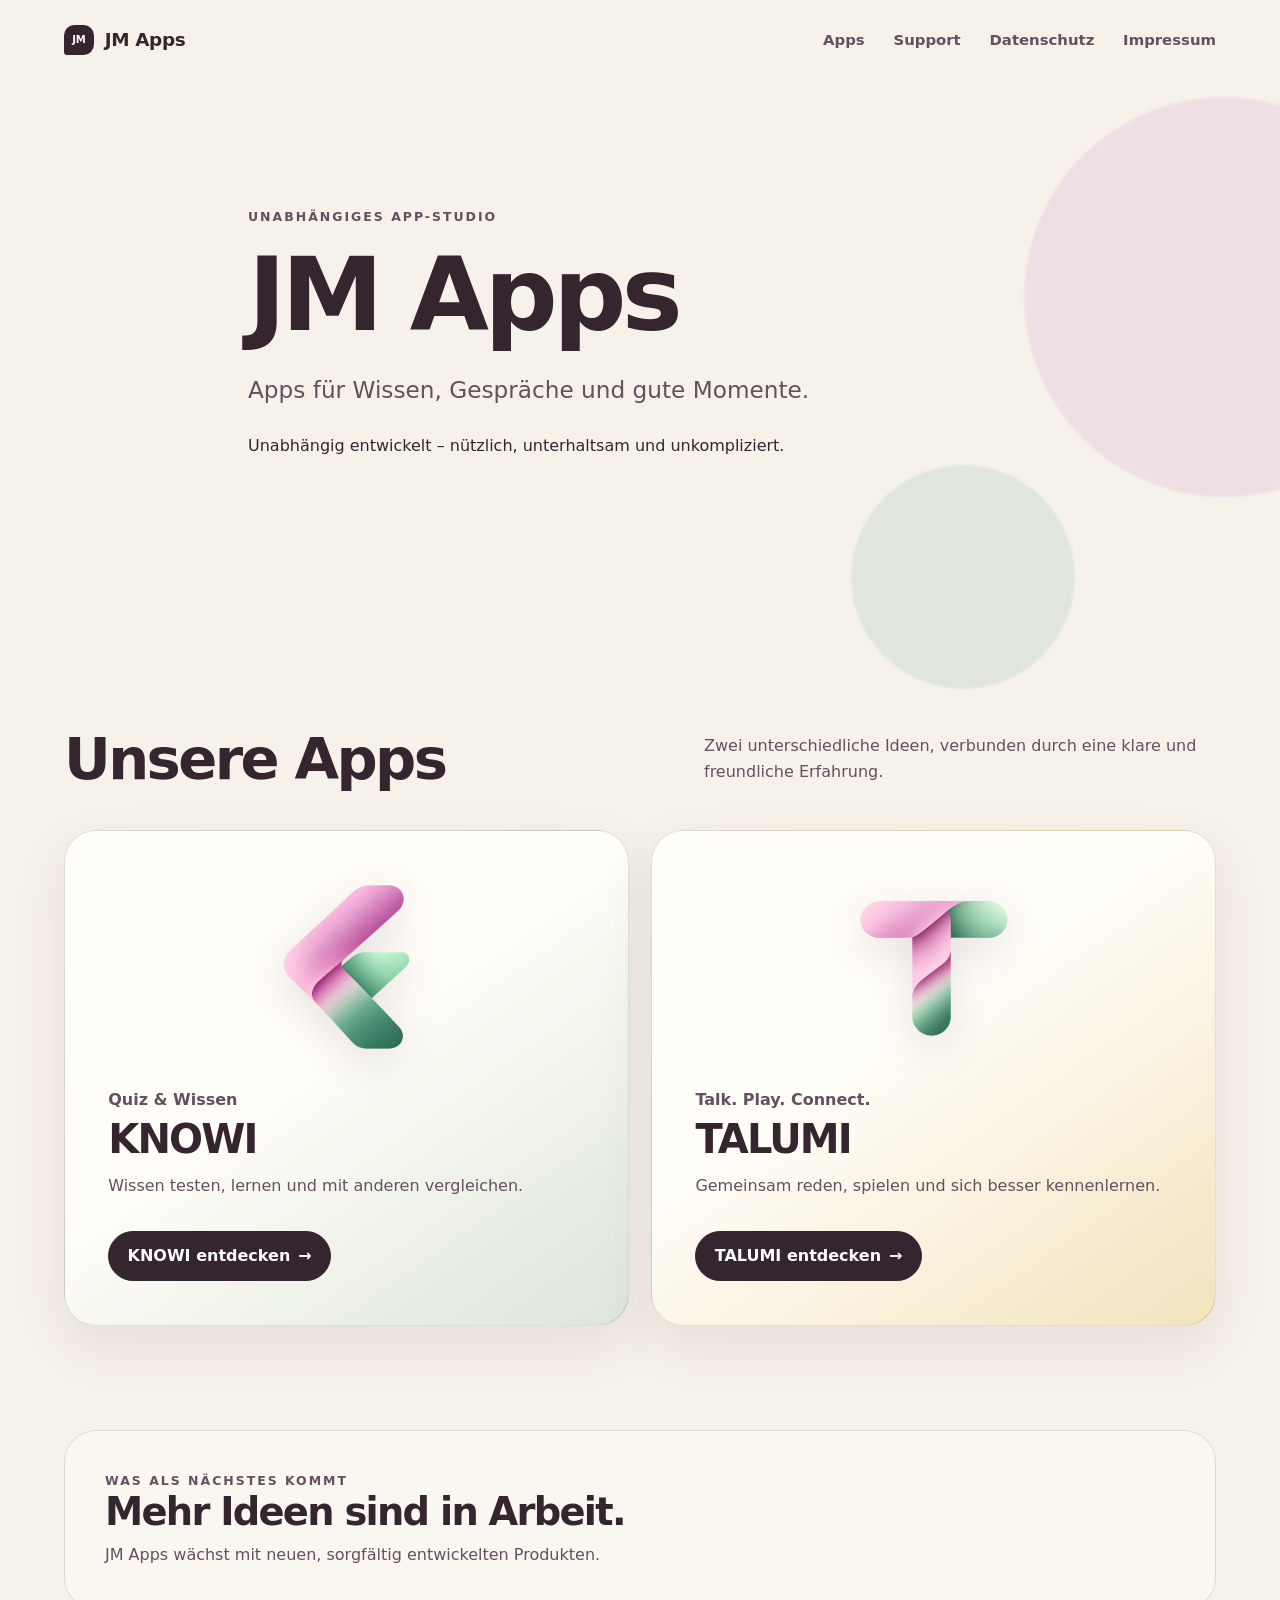
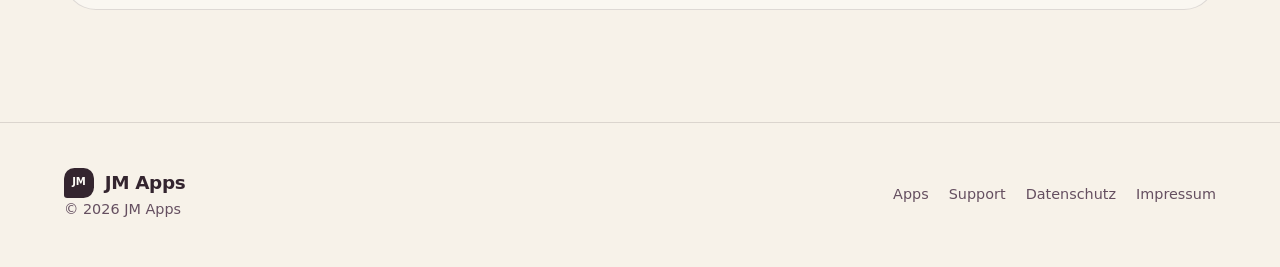
==== index.html @ 631345bf "Build initial JM Apps website" ====
<!doctype html>
<html lang="de">
<head>
  <meta charset="utf-8">
  <meta name="viewport" content="width=device-width, initial-scale=1">
  <title>JM Apps – Apps für Wissen und gemeinsame Momente</title>
  <meta name="description" content="JM Apps entwickelt unabhängige Apps für Wissen, Gespräche und gute Momente. Entdecke KNOWI und TALUMI.">
  <link rel="canonical" href="https://jm-apps.de/">
  <meta property="og:title" content="JM Apps – Apps für Wissen und gemeinsame Momente">
  <meta property="og:description" content="Unabhängige Apps, die nützlich, unterhaltsam und unkompliziert sind.">
  <meta property="og:type" content="website"><meta property="og:url" content="https://jm-apps.de/">
  <link rel="icon" href="assets/images/favicon.svg" type="image/svg+xml">
  <link rel="stylesheet" href="assets/css/styles.css">
  <script src="assets/js/main.js" defer></script>
</head>
<body>
  <a class="skip-link" href="#main">Zum Inhalt</a>
  <header class="site-header"><nav class="nav shell" aria-label="Hauptnavigation"><a class="brand" href="./"><span class="brand-mark" aria-hidden="true">JM</span>JM Apps</a><button class="menu-button" type="button" aria-expanded="false" aria-controls="nav-links">Menü</button><ul class="nav-links" id="nav-links"><li><a href="#apps">Apps</a></li><li><a href="support/">Support</a></li><li><a href="privacy/">Datenschutz</a></li><li><a href="imprint/">Impressum</a></li></ul></nav></header>
  <main id="main">
    <section class="hero"><div class="shell hero-copy"><p class="eyebrow">Unabhängiges App-Studio</p><h1>JM Apps</h1><p class="lead">Apps für Wissen, Gespräche und gute Momente.</p><p>Unabhängig entwickelt – nützlich, unterhaltsam und unkompliziert.</p></div></section>
    <section class="section" id="apps"><div class="shell"><div class="section-heading"><h2>Unsere Apps</h2><p>Zwei unterschiedliche Ideen, verbunden durch eine klare und freundliche Erfahrung.</p></div><div class="app-grid">
      <article class="app-card knowi"><div class="app-art"><img src="assets/images/knowi-mark.png" width="720" height="720" alt="KNOWI Bildmarke"></div><p class="kicker">Quiz &amp; Wissen</p><h3>KNOWI</h3><p>Wissen testen, lernen und mit anderen vergleichen.</p><a class="button" href="knowi/">KNOWI entdecken <span aria-hidden="true">→</span></a></article>
      <article class="app-card talumi"><div class="app-art"><img src="assets/images/talumi-mark.png" width="720" height="720" alt="TALUMI Bildmarke"></div><p class="kicker">Talk. Play. Connect.</p><h3>TALUMI</h3><p>Gemeinsam reden, spielen und sich besser kennenlernen.</p><a class="button" href="talumi/">TALUMI entdecken <span aria-hidden="true">→</span></a></article>
    </div></div></section>
    <section class="future"><div class="shell"><div class="future-card"><p class="eyebrow">Was als Nächstes kommt</p><h2>Mehr Ideen sind in Arbeit.</h2><p>JM Apps wächst mit neuen, sorgfältig entwickelten Produkten.</p></div></div></section>
  </main>
  <footer class="site-footer"><div class="footer-inner shell"><div><a class="brand" href="./"><span class="brand-mark" aria-hidden="true">JM</span>JM Apps</a><div class="footer-meta">© <span data-current-year>2026</span> JM Apps</div></div><ul class="footer-links"><li><a href="#apps">Apps</a></li><li><a href="support/">Support</a></li><li><a href="privacy/">Datenschutz</a></li><li><a href="imprint/">Impressum</a></li></ul></div></footer>
</body>
</html>
---- assets/css/styles.css ----
:root {
  --cream: #f7f2e9;
  --paper: #fffdf8;
  --plum: #34252f;
  --plum-soft: #654f60;
  --mauve: #b8879d;
  --mauve-light: #ead9e1;
  --sage: #8fa58d;
  --sage-light: #dce6d8;
  --yellow: #e2bd67;
  --line: rgba(52, 37, 47, 0.14);
  --shadow: 0 20px 55px rgba(52, 37, 47, 0.09);
  --radius: 2rem;
  --max: 72rem;
}

* { box-sizing: border-box; }
html { scroll-behavior: smooth; }
body {
  margin: 0;
  color: var(--plum);
  background: var(--cream);
  font-family: ui-rounded, "SF Pro Rounded", "Segoe UI", system-ui, sans-serif;
  font-size: 1rem;
  line-height: 1.65;
  -webkit-font-smoothing: antialiased;
}
img { display: block; max-width: 100%; }
a { color: inherit; }
a:focus-visible, button:focus-visible { outline: 3px solid var(--yellow); outline-offset: 4px; }
.skip-link { position: fixed; z-index: 20; top: .75rem; left: .75rem; padding: .6rem 1rem; border-radius: 999px; background: var(--plum); color: white; transform: translateY(-200%); }
.skip-link:focus { transform: none; }
.shell { width: min(calc(100% - 2.5rem), var(--max)); margin-inline: auto; }

.site-header { position: relative; z-index: 10; border-bottom: 1px solid transparent; }
.nav { min-height: 5rem; display: flex; align-items: center; justify-content: space-between; gap: 2rem; }
.brand { display: inline-flex; align-items: center; gap: .7rem; font-weight: 800; font-size: 1.15rem; text-decoration: none; letter-spacing: -.02em; }
.brand-mark { width: 1.85rem; aspect-ratio: 1; display: grid; place-items: center; border-radius: .65rem .65rem .65rem .2rem; color: var(--paper); background: var(--plum); font-size: .63rem; letter-spacing: -.04em; }
.nav-links { display: flex; align-items: center; gap: 1.8rem; list-style: none; margin: 0; padding: 0; }
.nav-links a { color: var(--plum-soft); font-size: .93rem; font-weight: 650; text-decoration: none; }
.nav-links a:hover, .nav-links a[aria-current="page"] { color: var(--plum); }
.menu-button { display: none; padding: .5rem; border: 0; background: transparent; color: var(--plum); font: inherit; font-weight: 700; cursor: pointer; }

main { overflow: hidden; }
.hero { position: relative; min-height: 34rem; display: grid; align-items: center; padding: 5.5rem 0 7rem; }
.hero::before, .hero::after { content: ""; position: absolute; border-radius: 999px; filter: blur(1px); pointer-events: none; }
.hero::before { width: 25rem; height: 25rem; right: -9rem; top: 1rem; background: var(--mauve-light); opacity: .72; }
.hero::after { width: 14rem; height: 14rem; right: 16%; bottom: -4rem; background: var(--sage-light); opacity: .85; }
.eyebrow { margin: 0 0 .8rem; color: var(--plum-soft); font-size: .78rem; font-weight: 800; letter-spacing: .16em; text-transform: uppercase; }
h1, h2, h3 { margin-top: 0; line-height: 1.08; letter-spacing: -.045em; }
h1 { max-width: 13ch; margin-bottom: 1.25rem; font-size: clamp(3.1rem, 8vw, 6.7rem); }
h2 { font-size: clamp(2rem, 4.5vw, 3.6rem); }
h3 { font-size: 1.45rem; }
p { margin-top: 0; }
.hero-copy { position: relative; z-index: 1; max-width: 49rem; }
.hero .lead { max-width: 39rem; color: var(--plum-soft); font-size: clamp(1.15rem, 2.4vw, 1.45rem); }
.section { padding: 6.5rem 0; }
.section-heading { display: flex; justify-content: space-between; align-items: end; gap: 2rem; margin-bottom: 2.4rem; }
.section-heading h2 { margin-bottom: 0; }
.section-heading p { max-width: 32rem; margin-bottom: .35rem; color: var(--plum-soft); }

.app-grid { display: grid; grid-template-columns: repeat(2, minmax(0, 1fr)); gap: 1.4rem; }
.app-card { position: relative; min-height: 31rem; display: flex; flex-direction: column; padding: clamp(1.6rem, 4vw, 2.7rem); overflow: hidden; border: 1px solid var(--line); border-radius: var(--radius); background: var(--paper); box-shadow: var(--shadow); }
.app-card.knowi { background: linear-gradient(145deg, var(--paper) 46%, var(--sage-light)); }
.app-card.talumi { background: linear-gradient(145deg, var(--paper) 42%, #f3e4bd); }
.app-art { height: 13rem; display: grid; place-items: center; margin: -.7rem 0 1rem; }
.app-art img { width: 12.5rem; height: 12.5rem; object-fit: contain; filter: drop-shadow(0 12px 20px rgba(52,37,47,.12)); }
.app-card .kicker { margin-bottom: .3rem; color: var(--plum-soft); font-weight: 750; }
.app-card h3 { margin-bottom: .75rem; font-size: 2.5rem; }
.app-card p { max-width: 30rem; color: var(--plum-soft); }
.app-card .button { margin-top: auto; align-self: flex-start; }
.button { display: inline-flex; align-items: center; justify-content: center; gap: .5rem; min-height: 3rem; padding: .7rem 1.15rem; border: 1px solid var(--plum); border-radius: 999px; background: var(--plum); color: white; font-weight: 750; text-decoration: none; transition: transform .18s ease, box-shadow .18s ease; }
.button:hover { transform: translateY(-2px); box-shadow: 0 8px 20px rgba(52,37,47,.18); }
.button.secondary { background: transparent; color: var(--plum); }
.button.disabled { border-color: var(--line); background: rgba(255,255,255,.55); color: var(--plum-soft); cursor: default; }

.future { padding: 0 0 7rem; }
.future-card { padding: 2.5rem; border: 1px solid var(--line); border-radius: var(--radius); background: rgba(255,255,255,.38); }
.future-card h2 { margin-bottom: .6rem; font-size: clamp(1.7rem, 3vw, 2.4rem); }
.future-card p { margin: 0; color: var(--plum-soft); }

.product-hero { padding: 4.5rem 0 5.5rem; }
.product-layout { display: grid; grid-template-columns: 1.2fr .8fr; gap: 4rem; align-items: center; }
.product-hero h1 { font-size: clamp(3.6rem, 8vw, 6.8rem); }
.product-hero .tagline { font-size: 1.2rem; font-weight: 750; }
.product-hero .lead { max-width: 43rem; color: var(--plum-soft); font-size: 1.2rem; }
.product-mark { width: min(100%, 25rem); justify-self: center; filter: drop-shadow(0 24px 35px rgba(52,37,47,.14)); }
.store-row { display: flex; flex-wrap: wrap; gap: .7rem; margin-top: 1.7rem; }
.feature-section { background: rgba(255,255,255,.38); }
.feature-grid { display: grid; grid-template-columns: repeat(3, 1fr); gap: 1rem; }
.feature-card { min-height: 11rem; padding: 1.5rem; border: 1px solid var(--line); border-radius: 1.35rem; background: var(--paper); }
.feature-card::before { content: ""; display: block; width: 2rem; height: .35rem; margin-bottom: 1.3rem; border-radius: 1rem; background: var(--sage); }
.feature-card:nth-child(2n)::before { background: var(--mauve); }
.feature-card:nth-child(3n)::before { background: var(--yellow); }
.feature-card h3 { margin-bottom: .6rem; }
.feature-card p { margin-bottom: 0; color: var(--plum-soft); font-size: .96rem; }

.page-hero { padding: 4.5rem 0 3.5rem; }
.page-hero h1 { font-size: clamp(2.8rem, 7vw, 5.2rem); }
.page-hero .lead { max-width: 46rem; color: var(--plum-soft); font-size: 1.2rem; }
.content-grid { display: grid; grid-template-columns: repeat(2, 1fr); gap: 1rem; padding-bottom: 6rem; }
.info-card { padding: 1.7rem; border: 1px solid var(--line); border-radius: 1.4rem; background: var(--paper); }
.info-card h2 { margin-bottom: .7rem; font-size: 1.6rem; }
.info-card p:last-child { margin-bottom: 0; }
.notice { padding: 1.4rem 1.6rem; border: 1px solid rgba(180,132,80,.32); border-radius: 1rem; background: #f8eccc; }
.legal-content { max-width: 52rem; padding-bottom: 6rem; }
.legal-content section { padding: 2rem 0; border-top: 1px solid var(--line); }
.legal-content h2 { font-size: 1.7rem; }
.legal-content h3 { margin-top: 1.6rem; margin-bottom: .45rem; font-size: 1.08rem; letter-spacing: -.02em; }
.legal-content p, .legal-content li { color: var(--plum-soft); }
.placeholder-list { padding: 0; list-style: none; }
.placeholder-list li { margin: .65rem 0; padding: .85rem 1rem; border: 1px dashed var(--mauve); border-radius: .8rem; background: var(--paper); }

.site-footer { border-top: 1px solid var(--line); }
.footer-inner { min-height: 9rem; display: flex; align-items: center; justify-content: space-between; gap: 2rem; }
.footer-meta { color: var(--plum-soft); font-size: .9rem; }
.footer-links { display: flex; flex-wrap: wrap; gap: 1.25rem; list-style: none; margin: 0; padding: 0; }
.footer-links a { color: var(--plum-soft); font-size: .9rem; text-decoration: none; }
.footer-links a:hover { color: var(--plum); }

@media (max-width: 760px) {
  .shell { width: min(calc(100% - 1.5rem), var(--max)); }
  .nav { min-height: 4.5rem; }
  .menu-button { display: block; }
  .nav-links { position: absolute; top: 4rem; left: .75rem; right: .75rem; display: none; flex-direction: column; align-items: stretch; gap: 0; padding: .6rem; border: 1px solid var(--line); border-radius: 1rem; background: var(--paper); box-shadow: var(--shadow); }
  .nav-links.open { display: flex; }
  .nav-links a { display: block; padding: .75rem; }
  .hero { min-height: 31rem; padding: 3.5rem 0 5rem; }
  .hero::before { width: 18rem; height: 18rem; right: -9rem; }
  .hero::after { width: 10rem; height: 10rem; right: 5%; }
  .section { padding: 4.5rem 0; }
  .section-heading { display: block; }
  .section-heading h2 { margin-bottom: .8rem; }
  .app-grid, .product-layout, .content-grid { grid-template-columns: 1fr; }
  .app-card { min-height: 28rem; }
  .product-layout { gap: 1.5rem; }
  .product-mark { width: 15rem; grid-row: 1; }
  .feature-grid { grid-template-columns: 1fr 1fr; }
  .footer-inner { padding: 2rem 0; flex-direction: column; align-items: flex-start; }
}

@media (max-width: 480px) {
  .feature-grid { grid-template-columns: 1fr; }
  .app-art { height: 11rem; }
  .app-art img { width: 10.5rem; height: 10.5rem; }
}

@media (prefers-reduced-motion: reduce) {
  html { scroll-behavior: auto; }
  *, *::before, *::after { transition-duration: .01ms !important; animation-duration: .01ms !important; }
}
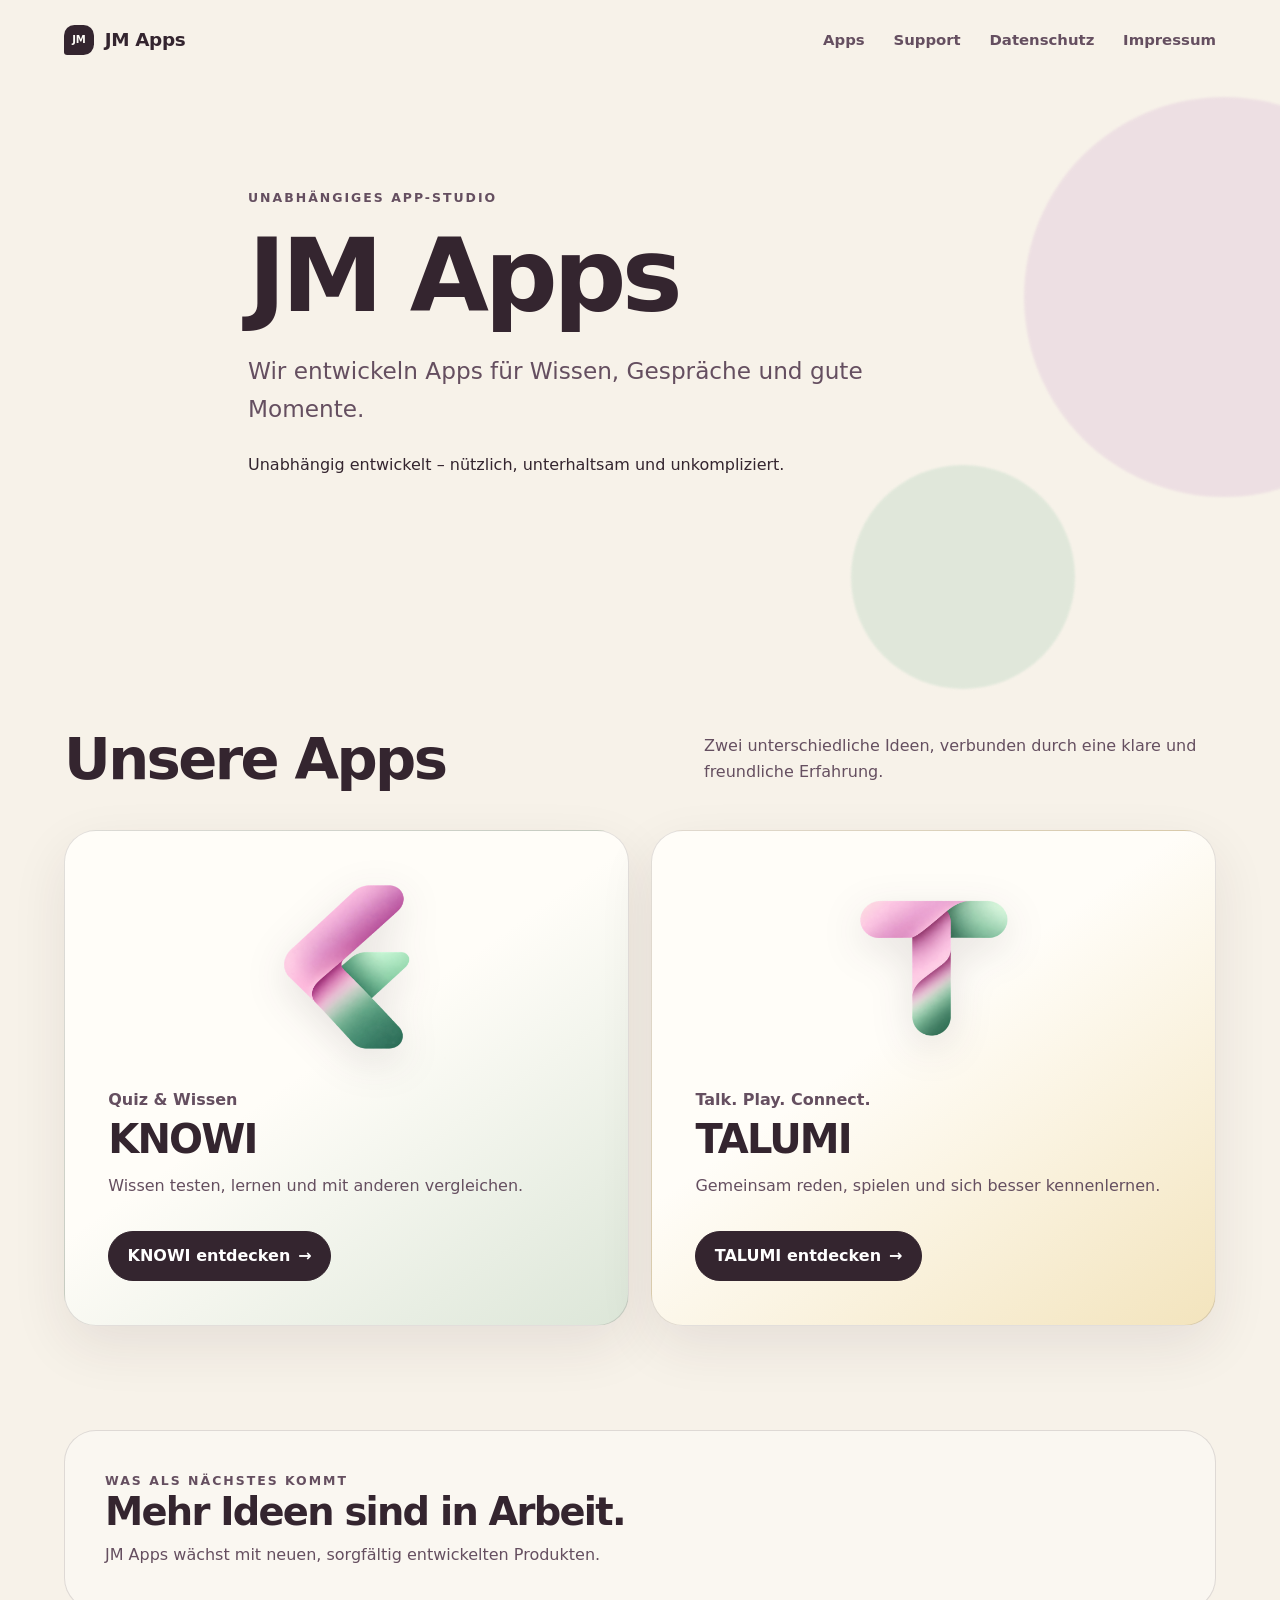
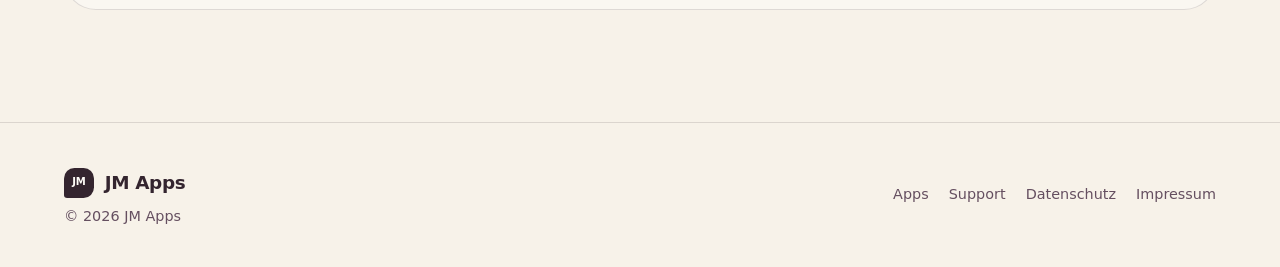
==== commit 5d72fcfc: "Harden JM Apps website for launch" ====
--- a/index.html
+++ b/index.html
@@ -17,10 +17,10 @@
   <a class="skip-link" href="#main">Zum Inhalt</a>
   <header class="site-header"><nav class="nav shell" aria-label="Hauptnavigation"><a class="brand" href="./"><span class="brand-mark" aria-hidden="true">JM</span>JM Apps</a><button class="menu-button" type="button" aria-expanded="false" aria-controls="nav-links">Menü</button><ul class="nav-links" id="nav-links"><li><a href="#apps">Apps</a></li><li><a href="support/">Support</a></li><li><a href="privacy/">Datenschutz</a></li><li><a href="imprint/">Impressum</a></li></ul></nav></header>
   <main id="main">
-    <section class="hero"><div class="shell hero-copy"><p class="eyebrow">Unabhängiges App-Studio</p><h1>JM Apps</h1><p class="lead">Apps für Wissen, Gespräche und gute Momente.</p><p>Unabhängig entwickelt – nützlich, unterhaltsam und unkompliziert.</p></div></section>
+    <section class="hero"><div class="shell hero-copy"><p class="eyebrow">Unabhängiges App-Studio</p><h1>JM Apps</h1><p class="lead">Wir entwickeln Apps für Wissen, Gespräche und gute Momente.</p><p>Unabhängig entwickelt – nützlich, unterhaltsam und unkompliziert.</p></div></section>
     <section class="section" id="apps"><div class="shell"><div class="section-heading"><h2>Unsere Apps</h2><p>Zwei unterschiedliche Ideen, verbunden durch eine klare und freundliche Erfahrung.</p></div><div class="app-grid">
-      <article class="app-card knowi"><div class="app-art"><img src="assets/images/knowi-mark.png" width="720" height="720" alt="KNOWI Bildmarke"></div><p class="kicker">Quiz &amp; Wissen</p><h3>KNOWI</h3><p>Wissen testen, lernen und mit anderen vergleichen.</p><a class="button" href="knowi/">KNOWI entdecken <span aria-hidden="true">→</span></a></article>
-      <article class="app-card talumi"><div class="app-art"><img src="assets/images/talumi-mark.png" width="720" height="720" alt="TALUMI Bildmarke"></div><p class="kicker">Talk. Play. Connect.</p><h3>TALUMI</h3><p>Gemeinsam reden, spielen und sich besser kennenlernen.</p><a class="button" href="talumi/">TALUMI entdecken <span aria-hidden="true">→</span></a></article>
+      <article class="app-card app-card--knowi"><div class="app-art"><img src="assets/images/knowi-mark.png" width="720" height="720" loading="lazy" decoding="async" alt="KNOWI Bildmarke"></div><p class="kicker">Quiz &amp; Wissen</p><h3>KNOWI</h3><p>Wissen testen, lernen und mit anderen vergleichen.</p><a class="button" href="knowi/">KNOWI entdecken <span aria-hidden="true">→</span></a></article>
+      <article class="app-card app-card--talumi"><div class="app-art"><img src="assets/images/talumi-mark.png" width="720" height="720" loading="lazy" decoding="async" alt="TALUMI Bildmarke"></div><p class="kicker">Talk. Play. Connect.</p><h3>TALUMI</h3><p>Gemeinsam reden, spielen und sich besser kennenlernen.</p><a class="button" href="talumi/">TALUMI entdecken <span aria-hidden="true">→</span></a></article>
     </div></div></section>
     <section class="future"><div class="shell"><div class="future-card"><p class="eyebrow">Was als Nächstes kommt</p><h2>Mehr Ideen sind in Arbeit.</h2><p>JM Apps wächst mit neuen, sorgfältig entwickelten Produkten.</p></div></div></section>
   </main>
--- a/assets/css/styles.css
+++ b/assets/css/styles.css
@@ -26,6 +26,8 @@
   -webkit-font-smoothing: antialiased;
 }
 img { display: block; max-width: 100%; }
+a, button { touch-action: manipulation; }
+h1, h2, h3, p, li { overflow-wrap: break-word; }
 a { color: inherit; }
 a:focus-visible, button:focus-visible { outline: 3px solid var(--yellow); outline-offset: 4px; }
 .skip-link { position: fixed; z-index: 20; top: .75rem; left: .75rem; padding: .6rem 1rem; border-radius: 999px; background: var(--plum); color: white; transform: translateY(-200%); }
@@ -34,12 +36,12 @@
 
 .site-header { position: relative; z-index: 10; border-bottom: 1px solid transparent; }
 .nav { min-height: 5rem; display: flex; align-items: center; justify-content: space-between; gap: 2rem; }
-.brand { display: inline-flex; align-items: center; gap: .7rem; font-weight: 800; font-size: 1.15rem; text-decoration: none; letter-spacing: -.02em; }
+.brand { min-height: 2.75rem; display: inline-flex; align-items: center; gap: .7rem; font-weight: 800; font-size: 1.15rem; text-decoration: none; letter-spacing: -.02em; }
 .brand-mark { width: 1.85rem; aspect-ratio: 1; display: grid; place-items: center; border-radius: .65rem .65rem .65rem .2rem; color: var(--paper); background: var(--plum); font-size: .63rem; letter-spacing: -.04em; }
 .nav-links { display: flex; align-items: center; gap: 1.8rem; list-style: none; margin: 0; padding: 0; }
-.nav-links a { color: var(--plum-soft); font-size: .93rem; font-weight: 650; text-decoration: none; }
+.nav-links a { min-height: 2.75rem; display: inline-flex; align-items: center; color: var(--plum-soft); font-size: .93rem; font-weight: 650; text-decoration: none; }
 .nav-links a:hover, .nav-links a[aria-current="page"] { color: var(--plum); }
-.menu-button { display: none; padding: .5rem; border: 0; background: transparent; color: var(--plum); font: inherit; font-weight: 700; cursor: pointer; }
+.menu-button { min-width: 2.75rem; min-height: 2.75rem; display: none; padding: .5rem; border: 0; background: transparent; color: var(--plum); font: inherit; font-weight: 700; cursor: pointer; }
 
 main { overflow: hidden; }
 .hero { position: relative; min-height: 34rem; display: grid; align-items: center; padding: 5.5rem 0 7rem; }
@@ -59,10 +61,10 @@
 .section-heading h2 { margin-bottom: 0; }
 .section-heading p { max-width: 32rem; margin-bottom: .35rem; color: var(--plum-soft); }
 
-.app-grid { display: grid; grid-template-columns: repeat(2, minmax(0, 1fr)); gap: 1.4rem; }
+.app-grid { display: grid; grid-template-columns: repeat(auto-fit, minmax(min(100%, 28rem), 1fr)); gap: 1.4rem; }
 .app-card { position: relative; min-height: 31rem; display: flex; flex-direction: column; padding: clamp(1.6rem, 4vw, 2.7rem); overflow: hidden; border: 1px solid var(--line); border-radius: var(--radius); background: var(--paper); box-shadow: var(--shadow); }
-.app-card.knowi { background: linear-gradient(145deg, var(--paper) 46%, var(--sage-light)); }
-.app-card.talumi { background: linear-gradient(145deg, var(--paper) 42%, #f3e4bd); }
+.app-card--knowi { background: linear-gradient(145deg, var(--paper) 46%, var(--sage-light)); }
+.app-card--talumi { background: linear-gradient(145deg, var(--paper) 42%, #f3e4bd); }
 .app-art { height: 13rem; display: grid; place-items: center; margin: -.7rem 0 1rem; }
 .app-art img { width: 12.5rem; height: 12.5rem; object-fit: contain; filter: drop-shadow(0 12px 20px rgba(52,37,47,.12)); }
 .app-card .kicker { margin-bottom: .3rem; color: var(--plum-soft); font-weight: 750; }
@@ -73,6 +75,7 @@
 .button:hover { transform: translateY(-2px); box-shadow: 0 8px 20px rgba(52,37,47,.18); }
 .button.secondary { background: transparent; color: var(--plum); }
 .button.disabled { border-color: var(--line); background: rgba(255,255,255,.55); color: var(--plum-soft); cursor: default; }
+.button.disabled:hover { transform: none; box-shadow: none; }
 
 .future { padding: 0 0 7rem; }
 .future-card { padding: 2.5rem; border: 1px solid var(--line); border-radius: var(--radius); background: rgba(255,255,255,.38); }
@@ -124,7 +127,7 @@
   .menu-button { display: block; }
   .nav-links { position: absolute; top: 4rem; left: .75rem; right: .75rem; display: none; flex-direction: column; align-items: stretch; gap: 0; padding: .6rem; border: 1px solid var(--line); border-radius: 1rem; background: var(--paper); box-shadow: var(--shadow); }
   .nav-links.open { display: flex; }
-  .nav-links a { display: block; padding: .75rem; }
+  .nav-links a { display: flex; min-height: 3rem; padding: .75rem; }
   .hero { min-height: 31rem; padding: 3.5rem 0 5rem; }
   .hero::before { width: 18rem; height: 18rem; right: -9rem; }
   .hero::after { width: 10rem; height: 10rem; right: 5%; }
@@ -140,9 +143,18 @@
 }
 
 @media (max-width: 480px) {
+  h1 { font-size: clamp(2.65rem, 15vw, 4rem); }
+  .hero { min-height: 27rem; }
+  .app-card { padding: 1.4rem; border-radius: 1.5rem; }
   .feature-grid { grid-template-columns: 1fr; }
   .app-art { height: 11rem; }
   .app-art img { width: 10.5rem; height: 10.5rem; }
+}
+
+@media (max-width: 340px) {
+  .shell { width: min(calc(100% - 1.1rem), var(--max)); }
+  .product-hero h1, .page-hero h1 { font-size: 2.55rem; }
+  .button { width: 100%; }
 }
 
 @media (prefers-reduced-motion: reduce) {
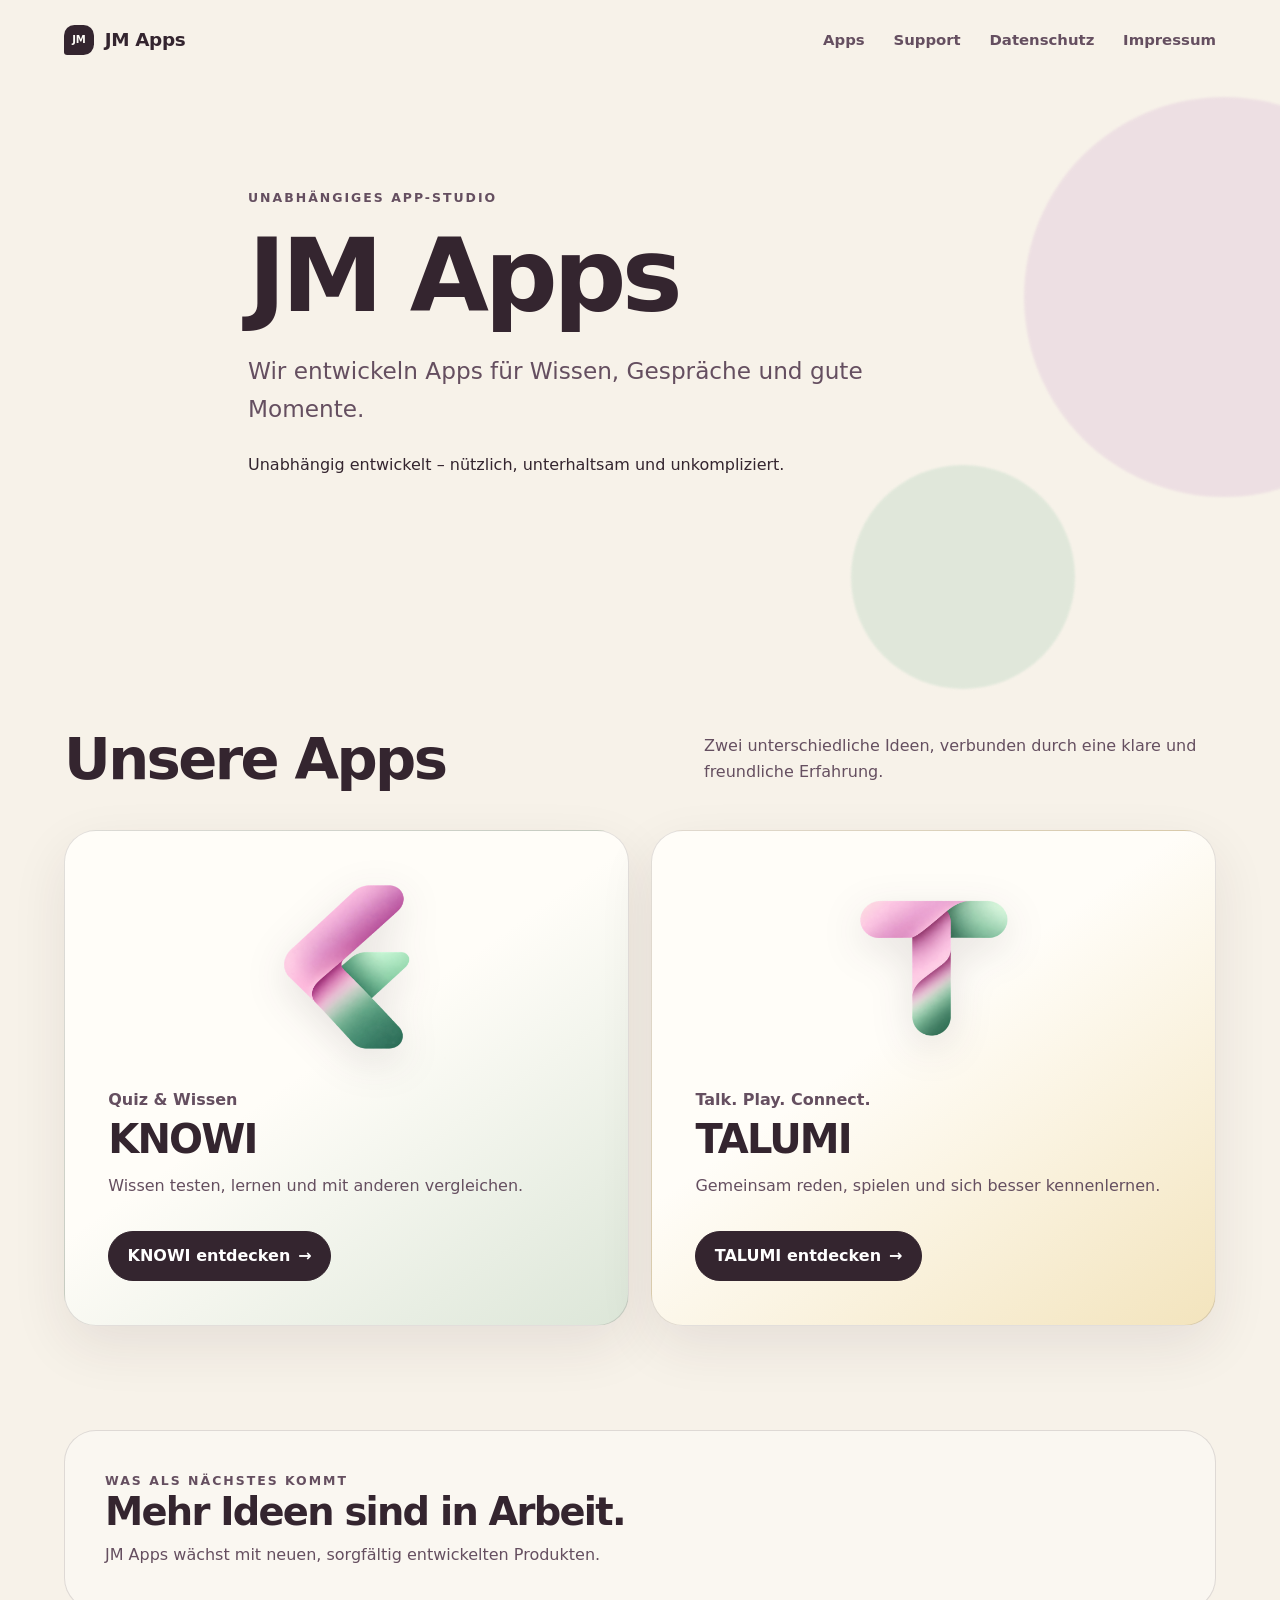
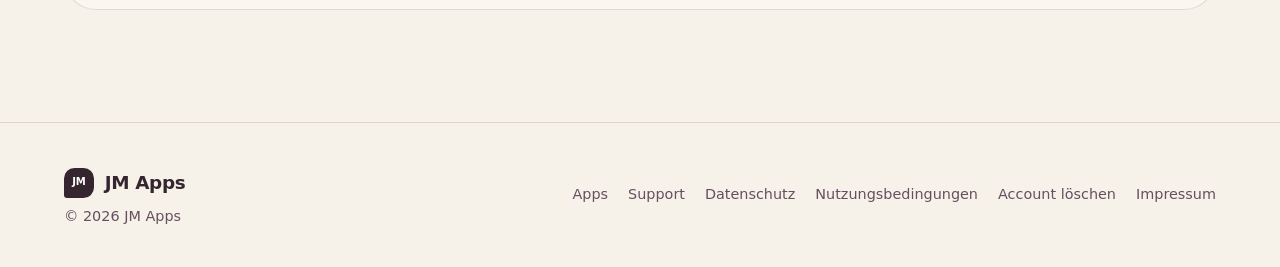
==== commit 4f5898aa: "Harden JM Apps legal and privacy baseline" ====
--- a/index.html
+++ b/index.html
@@ -9,6 +9,10 @@
   <meta property="og:title" content="JM Apps – Apps für Wissen und gemeinsame Momente">
   <meta property="og:description" content="Unabhängige Apps, die nützlich, unterhaltsam und unkompliziert sind.">
   <meta property="og:type" content="website"><meta property="og:url" content="https://jm-apps.de/">
+  <meta property="og:image" content="https://jm-apps.de/assets/images/og-jm-apps.png">
+  <meta property="og:image:alt" content="JM Apps – Apps für Wissen, Gespräche und gute Momente.">
+  <meta name="twitter:card" content="summary_large_image">
+  <meta name="twitter:image" content="https://jm-apps.de/assets/images/og-jm-apps.png">
   <link rel="icon" href="assets/images/favicon.svg" type="image/svg+xml">
   <link rel="stylesheet" href="assets/css/styles.css">
   <script src="assets/js/main.js" defer></script>
@@ -24,6 +28,6 @@
     </div></div></section>
     <section class="future"><div class="shell"><div class="future-card"><p class="eyebrow">Was als Nächstes kommt</p><h2>Mehr Ideen sind in Arbeit.</h2><p>JM Apps wächst mit neuen, sorgfältig entwickelten Produkten.</p></div></div></section>
   </main>
-  <footer class="site-footer"><div class="footer-inner shell"><div><a class="brand" href="./"><span class="brand-mark" aria-hidden="true">JM</span>JM Apps</a><div class="footer-meta">© <span data-current-year>2026</span> JM Apps</div></div><ul class="footer-links"><li><a href="#apps">Apps</a></li><li><a href="support/">Support</a></li><li><a href="privacy/">Datenschutz</a></li><li><a href="imprint/">Impressum</a></li></ul></div></footer>
+  <footer class="site-footer"><div class="footer-inner shell"><div><a class="brand" href="./"><span class="brand-mark" aria-hidden="true">JM</span>JM Apps</a><div class="footer-meta">© <span data-current-year>2026</span> JM Apps</div></div><ul class="footer-links"><li><a href="#apps">Apps</a></li><li><a href="support/">Support</a></li><li><a href="privacy/">Datenschutz</a></li><li><a href="terms/">Nutzungsbedingungen</a></li><li><a href="account-deletion/">Account löschen</a></li><li><a href="imprint/">Impressum</a></li></ul></div></footer>
 </body>
 </html>
--- a/assets/css/styles.css
+++ b/assets/css/styles.css
@@ -111,6 +111,8 @@
 .legal-content h2 { font-size: 1.7rem; }
 .legal-content h3 { margin-top: 1.6rem; margin-bottom: .45rem; font-size: 1.08rem; letter-spacing: -.02em; }
 .legal-content p, .legal-content li { color: var(--plum-soft); }
+.legal-content a, .page-hero a { text-decoration-thickness: .08em; text-underline-offset: .18em; }
+.contact-details { color: var(--plum-soft); font-style: normal; }
 .placeholder-list { padding: 0; list-style: none; }
 .placeholder-list li { margin: .65rem 0; padding: .85rem 1rem; border: 1px dashed var(--mauve); border-radius: .8rem; background: var(--paper); }
 
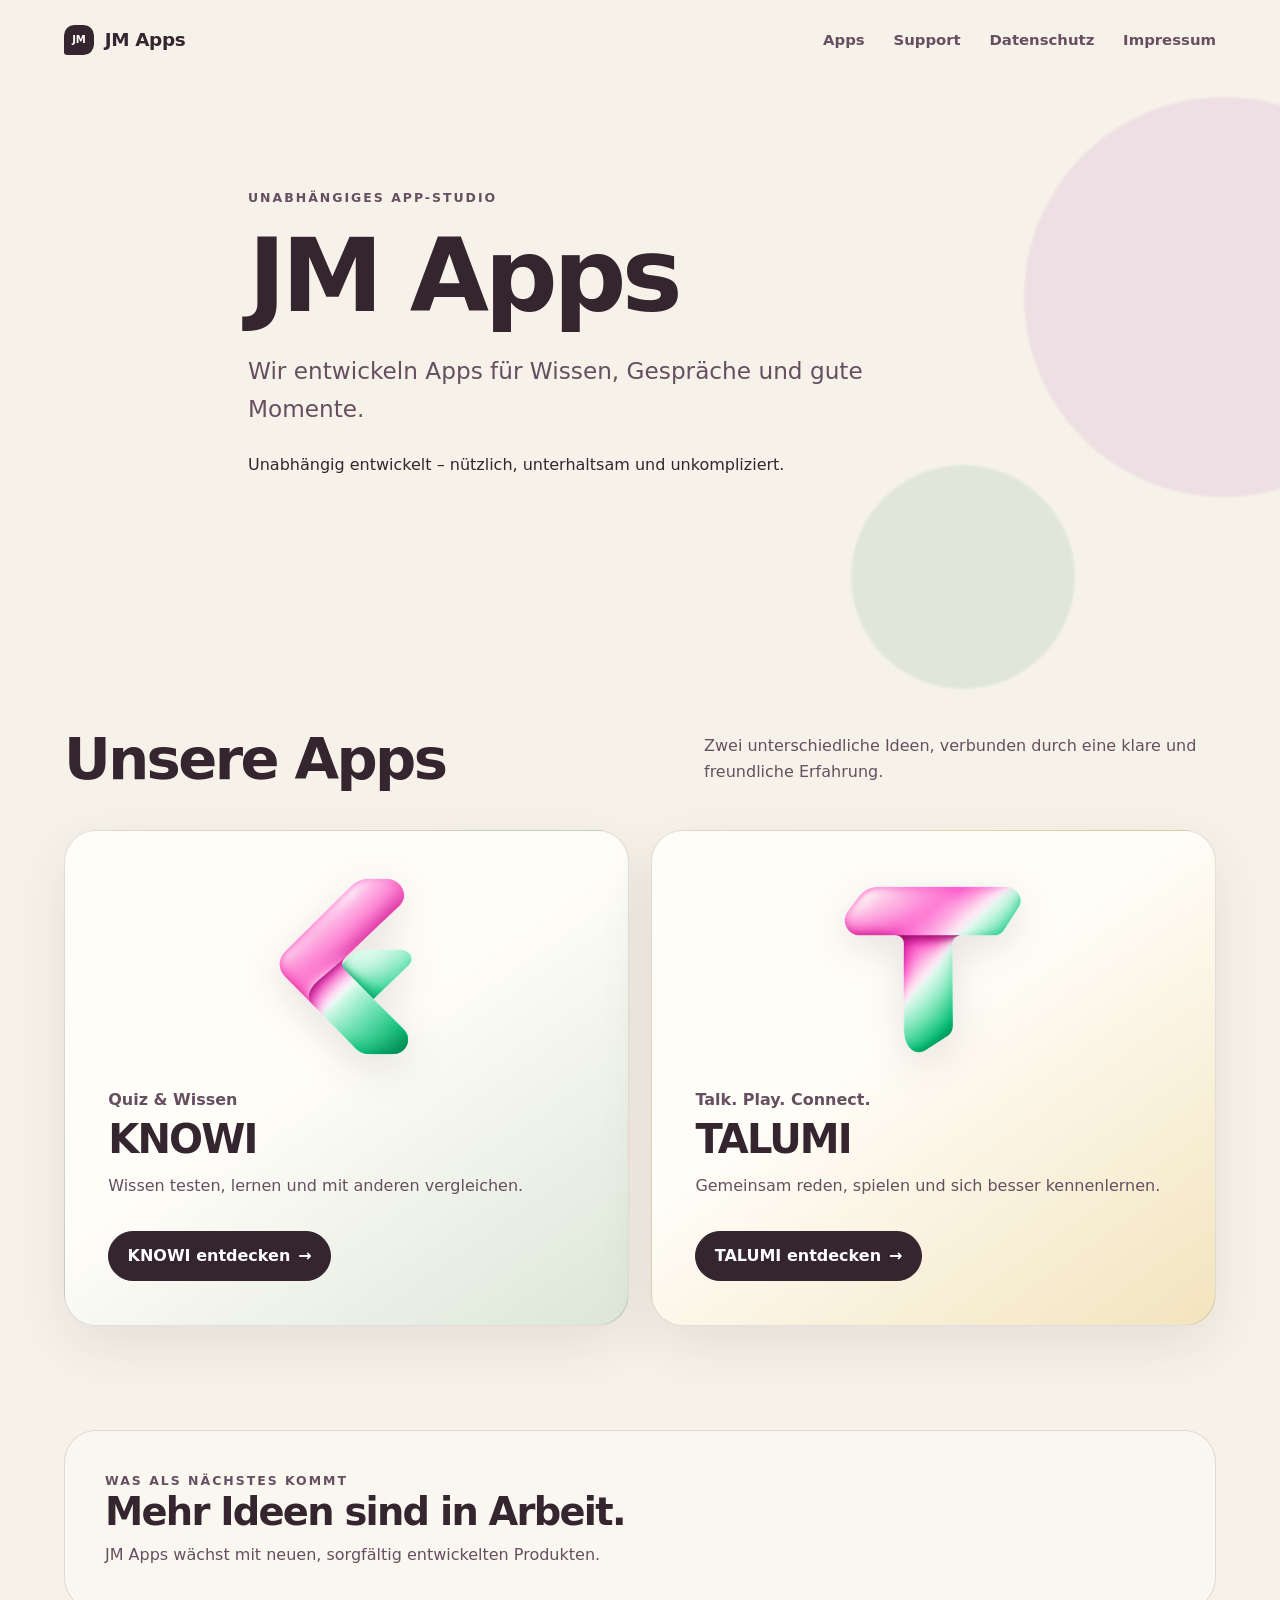
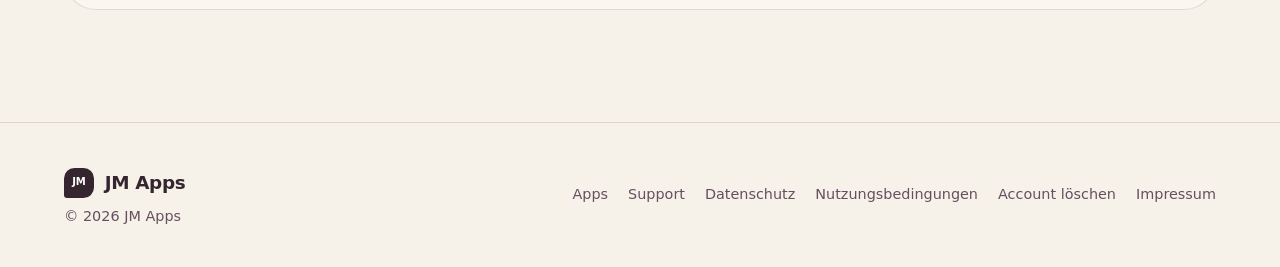
==== commit 38f891dd: "Prepare final product marks with versioned image URLs" ====
--- a/index.html
+++ b/index.html
@@ -16,6 +16,15 @@
   <link rel="icon" href="assets/images/favicon.svg" type="image/svg+xml">
   <link rel="stylesheet" href="assets/css/styles.css">
   <script src="assets/js/main.js" defer></script>
+
+<meta property="og:site_name" content="JM Apps">
+<meta property="og:locale" content="de_DE">
+<meta property="og:image:type" content="image/png">
+<meta property="og:image:width" content="1731">
+<meta property="og:image:height" content="909">
+<meta name="twitter:title" content="JM Apps – Apps für Wissen und gemeinsame Momente">
+<meta name="twitter:description" content="Unabhängige Apps, die nützlich, unterhaltsam und unkompliziert sind.">
+<meta name="twitter:image:alt" content="JM Apps – Apps für Wissen, Gespräche und gute Momente.">
 </head>
 <body>
   <a class="skip-link" href="#main">Zum Inhalt</a>
@@ -23,8 +32,8 @@
   <main id="main">
     <section class="hero"><div class="shell hero-copy"><p class="eyebrow">Unabhängiges App-Studio</p><h1>JM Apps</h1><p class="lead">Wir entwickeln Apps für Wissen, Gespräche und gute Momente.</p><p>Unabhängig entwickelt – nützlich, unterhaltsam und unkompliziert.</p></div></section>
     <section class="section" id="apps"><div class="shell"><div class="section-heading"><h2>Unsere Apps</h2><p>Zwei unterschiedliche Ideen, verbunden durch eine klare und freundliche Erfahrung.</p></div><div class="app-grid">
-      <article class="app-card app-card--knowi"><div class="app-art"><img src="assets/images/knowi-mark.png" width="720" height="720" loading="lazy" decoding="async" alt="KNOWI Bildmarke"></div><p class="kicker">Quiz &amp; Wissen</p><h3>KNOWI</h3><p>Wissen testen, lernen und mit anderen vergleichen.</p><a class="button" href="knowi/">KNOWI entdecken <span aria-hidden="true">→</span></a></article>
-      <article class="app-card app-card--talumi"><div class="app-art"><img src="assets/images/talumi-mark.png" width="720" height="720" loading="lazy" decoding="async" alt="TALUMI Bildmarke"></div><p class="kicker">Talk. Play. Connect.</p><h3>TALUMI</h3><p>Gemeinsam reden, spielen und sich besser kennenlernen.</p><a class="button" href="talumi/">TALUMI entdecken <span aria-hidden="true">→</span></a></article>
+      <article class="app-card app-card--knowi"><div class="app-art"><img src="assets/images/knowi-mark.png?v=a5b5402f2ee0" width="720" height="720" loading="lazy" decoding="async" alt="KNOWI Bildmarke"></div><p class="kicker">Quiz &amp; Wissen</p><h3>KNOWI</h3><p>Wissen testen, lernen und mit anderen vergleichen.</p><a class="button" href="knowi/">KNOWI entdecken <span aria-hidden="true">→</span></a></article>
+      <article class="app-card app-card--talumi"><div class="app-art"><img src="assets/images/talumi-mark.png?v=f4c5553830b9" width="720" height="720" loading="lazy" decoding="async" alt="TALUMI Bildmarke"></div><p class="kicker">Talk. Play. Connect.</p><h3>TALUMI</h3><p>Gemeinsam reden, spielen und sich besser kennenlernen.</p><a class="button" href="talumi/">TALUMI entdecken <span aria-hidden="true">→</span></a></article>
     </div></div></section>
     <section class="future"><div class="shell"><div class="future-card"><p class="eyebrow">Was als Nächstes kommt</p><h2>Mehr Ideen sind in Arbeit.</h2><p>JM Apps wächst mit neuen, sorgfältig entwickelten Produkten.</p></div></div></section>
   </main>
--- a/assets/css/styles.css
+++ b/assets/css/styles.css
@@ -25,9 +25,11 @@
   line-height: 1.65;
   -webkit-font-smoothing: antialiased;
 }
-img { display: block; max-width: 100%; }
+img { display: block; max-width: 100%; height: auto; }
 a, button { touch-action: manipulation; }
-h1, h2, h3, p, li { overflow-wrap: break-word; }
+h1, h2, h3, p, li { overflow-wrap: anywhere; }
+/* Grid/flex children must be allowed to shrink around long legal links. */
+.product-layout > *, .content-grid > *, .app-grid > * { min-width: 0; }
 a { color: inherit; }
 a:focus-visible, button:focus-visible { outline: 3px solid var(--yellow); outline-offset: 4px; }
 .skip-link { position: fixed; z-index: 20; top: .75rem; left: .75rem; padding: .6rem 1rem; border-radius: 999px; background: var(--plum); color: white; transform: translateY(-200%); }
@@ -35,10 +37,10 @@
 .shell { width: min(calc(100% - 2.5rem), var(--max)); margin-inline: auto; }
 
 .site-header { position: relative; z-index: 10; border-bottom: 1px solid transparent; }
-.nav { min-height: 5rem; display: flex; align-items: center; justify-content: space-between; gap: 2rem; }
+.nav { min-height: 5rem; display: flex; flex-wrap: wrap; align-items: center; justify-content: space-between; gap: 2rem; }
 .brand { min-height: 2.75rem; display: inline-flex; align-items: center; gap: .7rem; font-weight: 800; font-size: 1.15rem; text-decoration: none; letter-spacing: -.02em; }
 .brand-mark { width: 1.85rem; aspect-ratio: 1; display: grid; place-items: center; border-radius: .65rem .65rem .65rem .2rem; color: var(--paper); background: var(--plum); font-size: .63rem; letter-spacing: -.04em; }
-.nav-links { display: flex; align-items: center; gap: 1.8rem; list-style: none; margin: 0; padding: 0; }
+.nav-links { display: flex; flex-wrap: wrap; justify-content: flex-end; align-items: center; gap: 1.8rem; list-style: none; margin: 0; padding: 0; }
 .nav-links a { min-height: 2.75rem; display: inline-flex; align-items: center; color: var(--plum-soft); font-size: .93rem; font-weight: 650; text-decoration: none; }
 .nav-links a:hover, .nav-links a[aria-current="page"] { color: var(--plum); }
 .menu-button { min-width: 2.75rem; min-height: 2.75rem; display: none; padding: .5rem; border: 0; background: transparent; color: var(--plum); font: inherit; font-weight: 700; cursor: pointer; }
@@ -66,7 +68,7 @@
 .app-card--knowi { background: linear-gradient(145deg, var(--paper) 46%, var(--sage-light)); }
 .app-card--talumi { background: linear-gradient(145deg, var(--paper) 42%, #f3e4bd); }
 .app-art { height: 13rem; display: grid; place-items: center; margin: -.7rem 0 1rem; }
-.app-art img { width: 12.5rem; height: 12.5rem; object-fit: contain; filter: drop-shadow(0 12px 20px rgba(52,37,47,.12)); }
+.app-art img { width: min(100%, 12.5rem); height: auto; object-fit: contain; filter: drop-shadow(0 12px 20px rgba(52,37,47,.12)); }
 .app-card .kicker { margin-bottom: .3rem; color: var(--plum-soft); font-weight: 750; }
 .app-card h3 { margin-bottom: .75rem; font-size: 2.5rem; }
 .app-card p { max-width: 30rem; color: var(--plum-soft); }
@@ -87,7 +89,7 @@
 .product-hero h1 { font-size: clamp(3.6rem, 8vw, 6.8rem); }
 .product-hero .tagline { font-size: 1.2rem; font-weight: 750; }
 .product-hero .lead { max-width: 43rem; color: var(--plum-soft); font-size: 1.2rem; }
-.product-mark { width: min(100%, 25rem); justify-self: center; filter: drop-shadow(0 24px 35px rgba(52,37,47,.14)); }
+.product-mark { width: min(100%, 25rem); height: auto; object-fit: contain; justify-self: center; filter: drop-shadow(0 24px 35px rgba(52,37,47,.14)); }
 .store-row { display: flex; flex-wrap: wrap; gap: .7rem; margin-top: 1.7rem; }
 .feature-section { background: rgba(255,255,255,.38); }
 .feature-grid { display: grid; grid-template-columns: repeat(3, 1fr); gap: 1rem; }
@@ -120,12 +122,12 @@
 .footer-inner { min-height: 9rem; display: flex; align-items: center; justify-content: space-between; gap: 2rem; }
 .footer-meta { color: var(--plum-soft); font-size: .9rem; }
 .footer-links { display: flex; flex-wrap: wrap; gap: 1.25rem; list-style: none; margin: 0; padding: 0; }
-.footer-links a { color: var(--plum-soft); font-size: .9rem; text-decoration: none; }
+.footer-links a { display: inline-flex; align-items: center; min-height: 2.75rem; color: var(--plum-soft); font-size: .9rem; text-decoration: none; }
 .footer-links a:hover { color: var(--plum); }
 
 @media (max-width: 760px) {
   .shell { width: min(calc(100% - 1.5rem), var(--max)); }
-  .nav { min-height: 4.5rem; }
+  .nav { min-height: 4.5rem; gap: .5rem; }
   .menu-button { display: block; }
   .nav-links { position: absolute; top: 4rem; left: .75rem; right: .75rem; display: none; flex-direction: column; align-items: stretch; gap: 0; padding: .6rem; border: 1px solid var(--line); border-radius: 1rem; background: var(--paper); box-shadow: var(--shadow); }
   .nav-links.open { display: flex; }
@@ -139,7 +141,8 @@
   .app-grid, .product-layout, .content-grid { grid-template-columns: 1fr; }
   .app-card { min-height: 28rem; }
   .product-layout { gap: 1.5rem; }
-  .product-mark { width: 15rem; grid-row: 1; }
+  .product-hero { padding: 2.5rem 0 3.5rem; }
+  .product-mark { width: min(100%, 15rem); }
   .feature-grid { grid-template-columns: 1fr 1fr; }
   .footer-inner { padding: 2rem 0; flex-direction: column; align-items: flex-start; }
 }
@@ -150,7 +153,7 @@
   .app-card { padding: 1.4rem; border-radius: 1.5rem; }
   .feature-grid { grid-template-columns: 1fr; }
   .app-art { height: 11rem; }
-  .app-art img { width: 10.5rem; height: 10.5rem; }
+  .app-art img { width: min(100%, 10.5rem); height: auto; }
 }
 
 @media (max-width: 340px) {
